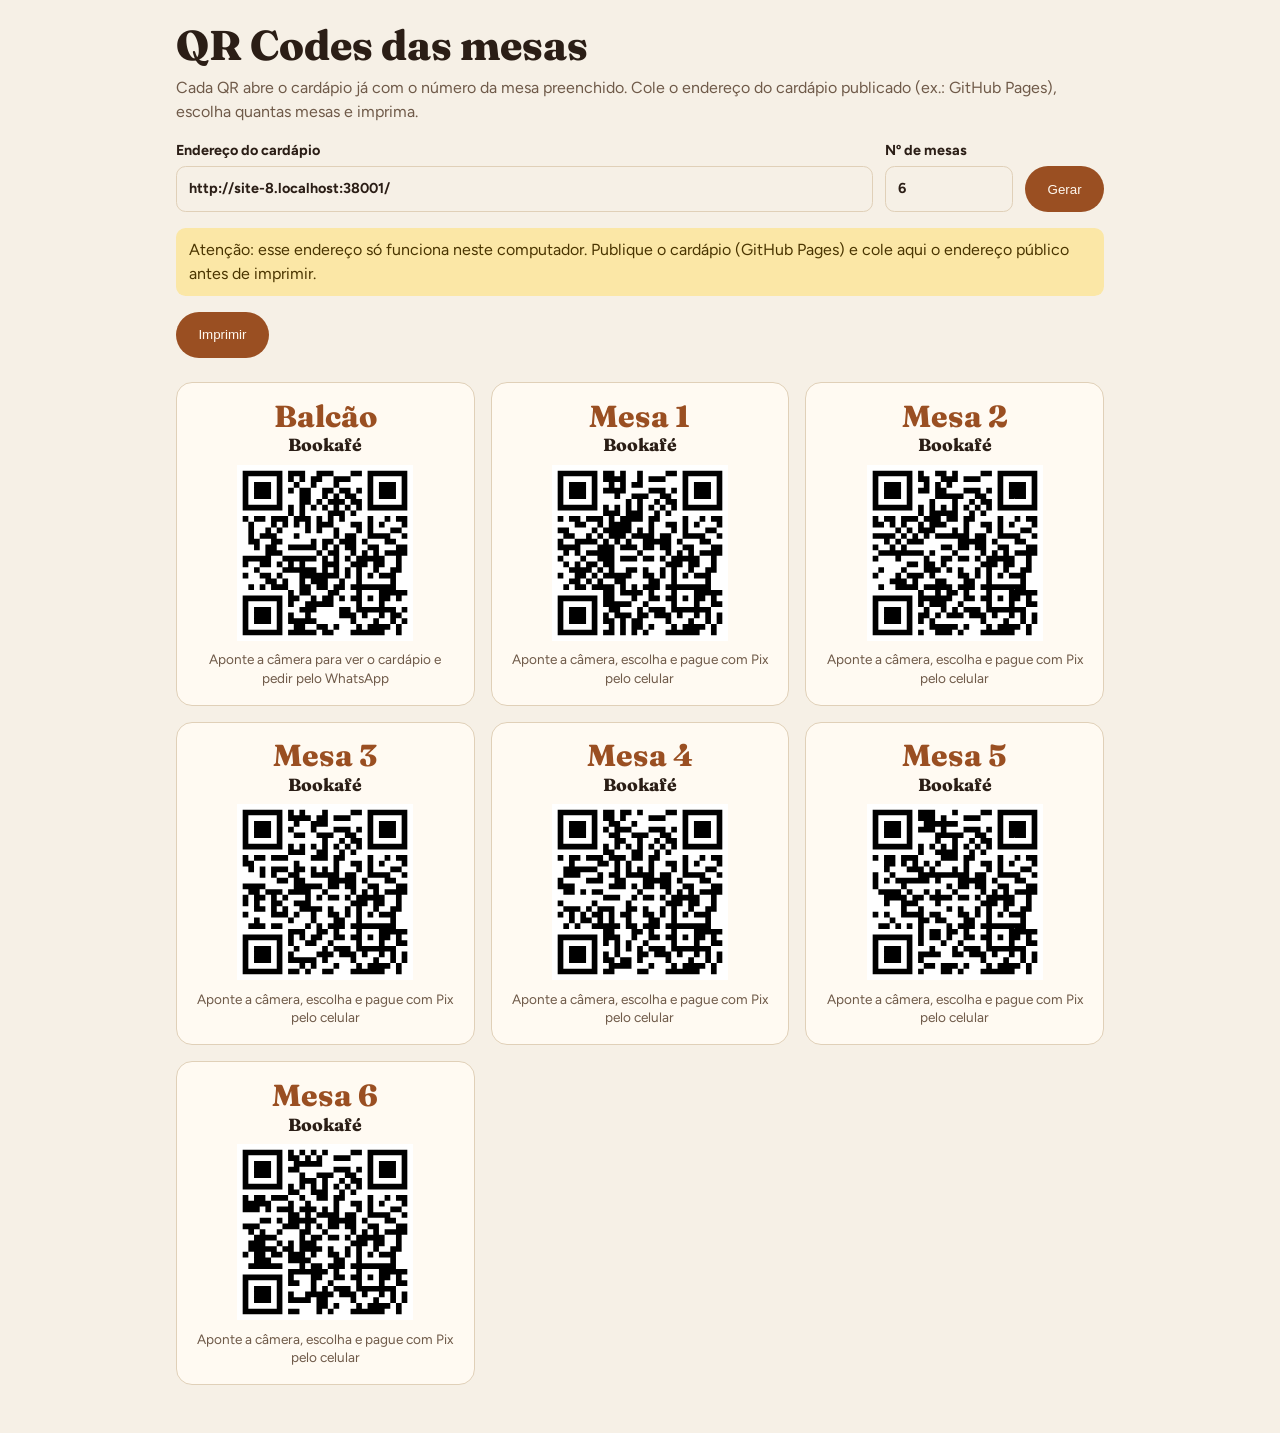
==== qr-mesas.html @ eaa2cacb "Cardápio digital de cafeteria com pedido, Pix e WhatsApp - Visual de cafeteria (papel e café), claro" ====
<!doctype html>
<html lang="pt-BR">
<head>
<meta charset="utf-8">
<meta name="viewport" content="width=device-width,initial-scale=1">
<title>Bookafé · QR das mesas</title>
<link rel="stylesheet" href="https://fonts.googleapis.com/css2?family=Fraunces:opsz,wght@9..144,800&family=Figtree:wght@400;700&display=swap">
<style>
/* Ferramenta interna: gera e imprime um QR por mesa (A4, 6 por folha) */
:root { --bg: #f6f0e6; --fg: #2b1e16; --muted: #6f5a49; --line: #e0d0b8; --accent: #9a4f22; --on-accent: #fff8ef; --warn-bg: #fbe7a6; --warn-fg: #4a3500; color-scheme: light; }
@media (prefers-color-scheme: dark) { :root:not([data-theme="light"]) { --bg: #1a1410; --fg: #f1e6d6; --muted: #bba48e; --line: #3e3026; --accent: #e39a5c; --on-accent: #1d1009; --warn-bg: #4a3a0c; --warn-fg: #fbe7a6; color-scheme: dark; } }
:root[data-theme="dark"] { --bg: #1a1410; --fg: #f1e6d6; --muted: #bba48e; --line: #3e3026; --accent: #e39a5c; --on-accent: #1d1009; --warn-bg: #4a3a0c; --warn-fg: #fbe7a6; color-scheme: dark; }
* { box-sizing: border-box; }
body { margin: 0; background: var(--bg); color: var(--fg); font: 400 1rem/1.5 "Figtree", system-ui, sans-serif; }
.wrap { max-width: 60rem; margin-inline: auto; padding: 1.5rem 16px 3rem; }
h1 { font: 800 clamp(1.8rem, 6vw, 2.6rem)/1.05 "Fraunces", Georgia, serif; margin: 0 0 .5rem; }
p { margin: .25rem 0 1rem; color: var(--muted); }
form { display: grid; grid-template-columns: minmax(0, 1fr) 8rem auto; gap: .75rem; align-items: end; margin-block: 1rem; }
label { display: grid; gap: .3rem; font-weight: 700; font-size: .9rem; }
input { min-height: 2.9rem; padding: .5rem .75rem; border: 1px solid var(--line); border-radius: .6rem; background: transparent; color: var(--fg); font: inherit; width: 100%; }
button { min-height: 2.9rem; padding: 0 1.4rem; border: 0; border-radius: 999px; background: var(--accent); color: var(--on-accent); font: 700 1rem inherit; cursor: pointer; }
.warn { padding: .6rem .8rem; border-radius: .6rem; background: var(--warn-bg); color: var(--warn-fg); }
.grid { display: grid; grid-template-columns: repeat(auto-fill, minmax(14rem, 1fr)); gap: 1rem; margin-top: 1.5rem; }
.card { background: #fffaf2; color: #2b1e16; border: 1px solid #e0d0b8; border-radius: 1rem; padding: 1.1rem; text-align: center; break-inside: avoid; }
.card .n { font: 800 1.9rem/1 "Fraunces", Georgia, serif; color: #9a4f22; }
.card .brand { font: 800 1.1rem "Fraunces", Georgia, serif; margin-top: .2rem; }
.card svg { display: block; width: 100%; max-width: 11rem; height: auto; margin: .6rem auto; }
.card small { display: block; color: #6f5a49; font-size: .85rem; line-height: 1.35; }
@media (max-width: 640px) { form { grid-template-columns: minmax(0, 1fr); } }
@media print {
  @page { size: A4; margin: 10mm; }
  body { background: #fff; }
  .wrap { padding: 0; max-width: none; }
  .no-print { display: none !important; }
  .grid { grid-template-columns: repeat(2, 1fr); gap: 8mm; margin: 0; }
  .card { border: 1px dashed #999; }
}
</style>
</head>
<body>
<div class="wrap">
  <div class="no-print">
    <h1>QR Codes das mesas</h1>
    <p>Cada QR abre o cardápio já com o número da mesa preenchido. Cole o endereço do cardápio publicado (ex.: GitHub Pages), escolha quantas mesas e imprima.</p>
    <form id="f">
      <label>Endereço do cardápio<input id="url" type="url" required placeholder="https://seu-usuario.github.io/bookafe/"></label>
      <label>Nº de mesas<input id="qtd" type="number" min="1" max="60" value="6"></label>
      <button type="submit">Gerar</button>
    </form>
    <p class="warn" id="aviso" hidden></p>
    <button type="button" id="imprimir">Imprimir</button>
  </div>
  <div class="grid" id="grid"></div>
</div>

<script>
(function () {
  var $ = function (id) { return document.getElementById(id); };
  // sugere o endereço do cardápio a partir do endereço desta página
  $("url").value = location.href.replace(/qr-mesas\.html.*$/, "");

  function qrSvg(texto, titulo) {
    var qr = qrcode(0, "M"); qr.addData(texto); qr.make();
    return qr.createSvgTag({ cellSize: 4, margin: 4, scalable: true, title: titulo });
  }
  function card(rotulo, link, legenda) {
    return '<div class="card"><div class="n">' + rotulo + '</div><div class="brand">Bookafé</div>' + qrSvg(link, rotulo) + "<small>" + legenda + "</small></div>";
  }
  function gerar() {
    var base = $("url").value.trim(), n = Math.max(1, Math.min(60, parseInt($("qtd").value, 10) || 1));
    var local = !/^https?:\/\//i.test(base) || /localhost|127\.0\.0\.1/.test(base);
    $("aviso").hidden = !local;
    $("aviso").textContent = "Atenção: esse endereço só funciona neste computador. Publique o cardápio (GitHub Pages) e cole aqui o endereço público antes de imprimir.";
    var sep = base.indexOf("?") === -1 ? "?" : "&";
    var html = card("Balcão", base, "Aponte a câmera para ver o cardápio e pedir pelo WhatsApp");
    for (var i = 1; i <= n; i++) html += card("Mesa " + i, base + sep + "mesa=" + i, "Aponte a câmera, escolha e pague com Pix pelo celular");
    $("grid").innerHTML = html;
  }
  $("f").addEventListener("submit", function (e) { e.preventDefault(); gerar(); });
  $("imprimir").addEventListener("click", function () { window.print(); });
  window.addEventListener("load", gerar);
})();
</script>
<script>
/* ===== Biblioteca de QR Code (não mexer) ===== */
// qrcode-generator 1.4.4 · Copyright (c) 2009 Kazuhiko Arase · licença MIT
// Copyright (c) 2009 Kazuhiko Arase
// Licensed under the MIT license:
//  http://www.opensource.org/licenses/mit-license.php
var qrcode = function() {
  /**
   * qrcode
   * @param typeNumber 1 to 40
   * @param errorCorrectionLevel 'L','M','Q','H'
   */
  var qrcode = function(typeNumber, errorCorrectionLevel) {
    var PAD0 = 0xEC;
    var PAD1 = 0x11;
    var _typeNumber = typeNumber;
    var _errorCorrectionLevel = QRErrorCorrectionLevel[errorCorrectionLevel];
    var _modules = null;
    var _moduleCount = 0;
    var _dataCache = null;
    var _dataList = [];
    var _this = {};
    var makeImpl = function(test, maskPattern) {
      _moduleCount = _typeNumber * 4 + 17;
      _modules = function(moduleCount) {
        var modules = new Array(moduleCount);
        for (var row = 0; row < moduleCount; row += 1) {
          modules[row] = new Array(moduleCount);
          for (var col = 0; col < moduleCount; col += 1) {
            modules[row][col] = null;
          }
        }
        return modules;
      }(_moduleCount);
      setupPositionProbePattern(0, 0);
      setupPositionProbePattern(_moduleCount - 7, 0);
      setupPositionProbePattern(0, _moduleCount - 7);
      setupPositionAdjustPattern();
      setupTimingPattern();
      setupTypeInfo(test, maskPattern);
      if (_typeNumber >= 7) {
        setupTypeNumber(test);
      }
      if (_dataCache == null) {
        _dataCache = createData(_typeNumber, _errorCorrectionLevel, _dataList);
      }
      mapData(_dataCache, maskPattern);
    };
    var setupPositionProbePattern = function(row, col) {
      for (var r = -1; r <= 7; r += 1) {
        if (row + r <= -1 || _moduleCount <= row + r) continue;
        for (var c = -1; c <= 7; c += 1) {
          if (col + c <= -1 || _moduleCount <= col + c) continue;
          if ( (0 <= r && r <= 6 && (c == 0 || c == 6) )
              || (0 <= c && c <= 6 && (r == 0 || r == 6) )
              || (2 <= r && r <= 4 && 2 <= c && c <= 4) ) {
            _modules[row + r][col + c] = true;
          } else {
            _modules[row + r][col + c] = false;
          }
        }
      }
    };
    var getBestMaskPattern = function() {
      var minLostPoint = 0;
      var pattern = 0;
      for (var i = 0; i < 8; i += 1) {
        makeImpl(true, i);
        var lostPoint = QRUtil.getLostPoint(_this);
        if (i == 0 || minLostPoint > lostPoint) {
          minLostPoint = lostPoint;
          pattern = i;
        }
      }
      return pattern;
    };
    var setupTimingPattern = function() {
      for (var r = 8; r < _moduleCount - 8; r += 1) {
        if (_modules[r][6] != null) {
          continue;
        }
        _modules[r][6] = (r % 2 == 0);
      }
      for (var c = 8; c < _moduleCount - 8; c += 1) {
        if (_modules[6][c] != null) {
          continue;
        }
        _modules[6][c] = (c % 2 == 0);
      }
    };
    var setupPositionAdjustPattern = function() {
      var pos = QRUtil.getPatternPosition(_typeNumber);
      for (var i = 0; i < pos.length; i += 1) {
        for (var j = 0; j < pos.length; j += 1) {
          var row = pos[i];
          var col = pos[j];
          if (_modules[row][col] != null) {
            continue;
          }
          for (var r = -2; r <= 2; r += 1) {
            for (var c = -2; c <= 2; c += 1) {
              if (r == -2 || r == 2 || c == -2 || c == 2
                  || (r == 0 && c == 0) ) {
                _modules[row + r][col + c] = true;
              } else {
                _modules[row + r][col + c] = false;
              }
            }
          }
        }
      }
    };
    var setupTypeNumber = function(test) {
      var bits = QRUtil.getBCHTypeNumber(_typeNumber);
      for (var i = 0; i < 18; i += 1) {
        var mod = (!test && ( (bits >> i) & 1) == 1);
        _modules[Math.floor(i / 3)][i % 3 + _moduleCount - 8 - 3] = mod;
      }
      for (var i = 0; i < 18; i += 1) {
        var mod = (!test && ( (bits >> i) & 1) == 1);
        _modules[i % 3 + _moduleCount - 8 - 3][Math.floor(i / 3)] = mod;
      }
    };
    var setupTypeInfo = function(test, maskPattern) {
      var data = (_errorCorrectionLevel << 3) | maskPattern;
      var bits = QRUtil.getBCHTypeInfo(data);
      for (var i = 0; i < 15; i += 1) {
        var mod = (!test && ( (bits >> i) & 1) == 1);
        if (i < 6) {
          _modules[i][8] = mod;
        } else if (i < 8) {
          _modules[i + 1][8] = mod;
        } else {
          _modules[_moduleCount - 15 + i][8] = mod;
        }
      }
      for (var i = 0; i < 15; i += 1) {
        var mod = (!test && ( (bits >> i) & 1) == 1);
        if (i < 8) {
          _modules[8][_moduleCount - i - 1] = mod;
        } else if (i < 9) {
          _modules[8][15 - i - 1 + 1] = mod;
        } else {
          _modules[8][15 - i - 1] = mod;
        }
      }
      _modules[_moduleCount - 8][8] = (!test);
    };
    var mapData = function(data, maskPattern) {
      var inc = -1;
      var row = _moduleCount - 1;
      var bitIndex = 7;
      var byteIndex = 0;
      var maskFunc = QRUtil.getMaskFunction(maskPattern);
      for (var col = _moduleCount - 1; col > 0; col -= 2) {
        if (col == 6) col -= 1;
        while (true) {
          for (var c = 0; c < 2; c += 1) {
            if (_modules[row][col - c] == null) {
              var dark = false;
              if (byteIndex < data.length) {
                dark = ( ( (data[byteIndex] >>> bitIndex) & 1) == 1);
              }
              var mask = maskFunc(row, col - c);
              if (mask) {
                dark = !dark;
              }
              _modules[row][col - c] = dark;
              bitIndex -= 1;
              if (bitIndex == -1) {
                byteIndex += 1;
                bitIndex = 7;
              }
            }
          }
          row += inc;
          if (row < 0 || _moduleCount <= row) {
            row -= inc;
            inc = -inc;
            break;
          }
        }
      }
    };
    var createBytes = function(buffer, rsBlocks) {
      var offset = 0;
      var maxDcCount = 0;
      var maxEcCount = 0;
      var dcdata = new Array(rsBlocks.length);
      var ecdata = new Array(rsBlocks.length);
      for (var r = 0; r < rsBlocks.length; r += 1) {
        var dcCount = rsBlocks[r].dataCount;
        var ecCount = rsBlocks[r].totalCount - dcCount;
        maxDcCount = Math.max(maxDcCount, dcCount);
        maxEcCount = Math.max(maxEcCount, ecCount);
        dcdata[r] = new Array(dcCount);
        for (var i = 0; i < dcdata[r].length; i += 1) {
          dcdata[r][i] = 0xff & buffer.getBuffer()[i + offset];
        }
        offset += dcCount;
        var rsPoly = QRUtil.getErrorCorrectPolynomial(ecCount);
        var rawPoly = qrPolynomial(dcdata[r], rsPoly.getLength() - 1);
        var modPoly = rawPoly.mod(rsPoly);
        ecdata[r] = new Array(rsPoly.getLength() - 1);
        for (var i = 0; i < ecdata[r].length; i += 1) {
          var modIndex = i + modPoly.getLength() - ecdata[r].length;
          ecdata[r][i] = (modIndex >= 0)? modPoly.getAt(modIndex) : 0;
        }
      }
      var totalCodeCount = 0;
      for (var i = 0; i < rsBlocks.length; i += 1) {
        totalCodeCount += rsBlocks[i].totalCount;
      }
      var data = new Array(totalCodeCount);
      var index = 0;
      for (var i = 0; i < maxDcCount; i += 1) {
        for (var r = 0; r < rsBlocks.length; r += 1) {
          if (i < dcdata[r].length) {
            data[index] = dcdata[r][i];
            index += 1;
          }
        }
      }
      for (var i = 0; i < maxEcCount; i += 1) {
        for (var r = 0; r < rsBlocks.length; r += 1) {
          if (i < ecdata[r].length) {
            data[index] = ecdata[r][i];
            index += 1;
          }
        }
      }
      return data;
    };
    var createData = function(typeNumber, errorCorrectionLevel, dataList) {
      var rsBlocks = QRRSBlock.getRSBlocks(typeNumber, errorCorrectionLevel);
      var buffer = qrBitBuffer();
      for (var i = 0; i < dataList.length; i += 1) {
        var data = dataList[i];
        buffer.put(data.getMode(), 4);
        buffer.put(data.getLength(), QRUtil.getLengthInBits(data.getMode(), typeNumber) );
        data.write(buffer);
      }
      var totalDataCount = 0;
      for (var i = 0; i < rsBlocks.length; i += 1) {
        totalDataCount += rsBlocks[i].dataCount;
      }
      if (buffer.getLengthInBits() > totalDataCount * 8) {
        throw 'code length overflow. ('
          + buffer.getLengthInBits()
          + '>'
          + totalDataCount * 8
          + ')';
      }
      if (buffer.getLengthInBits() + 4 <= totalDataCount * 8) {
        buffer.put(0, 4);
      }
      while (buffer.getLengthInBits() % 8 != 0) {
        buffer.putBit(false);
      }
      while (true) {
        if (buffer.getLengthInBits() >= totalDataCount * 8) {
          break;
        }
        buffer.put(PAD0, 8);
        if (buffer.getLengthInBits() >= totalDataCount * 8) {
          break;
        }
        buffer.put(PAD1, 8);
      }
      return createBytes(buffer, rsBlocks);
    };
    _this.addData = function(data, mode) {
      mode = mode || 'Byte';
      var newData = null;
      switch(mode) {
      case 'Numeric' :
        newData = qrNumber(data);
        break;
      case 'Alphanumeric' :
        newData = qrAlphaNum(data);
        break;
      case 'Byte' :
        newData = qr8BitByte(data);
        break;
      case 'Kanji' :
        newData = qrKanji(data);
        break;
      default :
        throw 'mode:' + mode;
      }
      _dataList.push(newData);
      _dataCache = null;
    };
    _this.isDark = function(row, col) {
      if (row < 0 || _moduleCount <= row || col < 0 || _moduleCount <= col) {
        throw row + ',' + col;
      }
      return _modules[row][col];
    };
    _this.getModuleCount = function() {
      return _moduleCount;
    };
    _this.make = function() {
      if (_typeNumber < 1) {
        var typeNumber = 1;
        for (; typeNumber < 40; typeNumber++) {
          var rsBlocks = QRRSBlock.getRSBlocks(typeNumber, _errorCorrectionLevel);
          var buffer = qrBitBuffer();
          for (var i = 0; i < _dataList.length; i++) {
            var data = _dataList[i];
            buffer.put(data.getMode(), 4);
            buffer.put(data.getLength(), QRUtil.getLengthInBits(data.getMode(), typeNumber) );
            data.write(buffer);
          }
          var totalDataCount = 0;
          for (var i = 0; i < rsBlocks.length; i++) {
            totalDataCount += rsBlocks[i].dataCount;
          }
          if (buffer.getLengthInBits() <= totalDataCount * 8) {
            break;
          }
        }
        _typeNumber = typeNumber;
      }
      makeImpl(false, getBestMaskPattern() );
    };
    _this.createTableTag = function(cellSize, margin) {
      cellSize = cellSize || 2;
      margin = (typeof margin == 'undefined')? cellSize * 4 : margin;
      var qrHtml = '';
      qrHtml += '<table style="';
      qrHtml += ' border-width: 0px; border-style: none;';
      qrHtml += ' border-collapse: collapse;';
      qrHtml += ' padding: 0px; margin: ' + margin + 'px;';
      qrHtml += '">';
      qrHtml += '<tbody>';
      for (var r = 0; r < _this.getModuleCount(); r += 1) {
        qrHtml += '<tr>';
        for (var c = 0; c < _this.getModuleCount(); c += 1) {
          qrHtml += '<td style="';
          qrHtml += ' border-width: 0px; border-style: none;';
          qrHtml += ' border-collapse: collapse;';
          qrHtml += ' padding: 0px; margin: 0px;';
          qrHtml += ' width: ' + cellSize + 'px;';
          qrHtml += ' height: ' + cellSize + 'px;';
          qrHtml += ' background-color: ';
          qrHtml += _this.isDark(r, c)? '#000000' : '#ffffff';
          qrHtml += ';';
          qrHtml += '"/>';
        }
        qrHtml += '</tr>';
      }
      qrHtml += '</tbody>';
      qrHtml += '</table>';
      return qrHtml;
    };
    _this.createSvgTag = function(cellSize, margin, alt, title) {
      var opts = {};
      if (typeof arguments[0] == 'object') {
        opts = arguments[0];
        cellSize = opts.cellSize;
        margin = opts.margin;
        alt = opts.alt;
        title = opts.title;
      }
      cellSize = cellSize || 2;
      margin = (typeof margin == 'undefined')? cellSize * 4 : margin;
      alt = (typeof alt === 'string') ? {text: alt} : alt || {};
      alt.text = alt.text || null;
      alt.id = (alt.text) ? alt.id || 'qrcode-description' : null;
      title = (typeof title === 'string') ? {text: title} : title || {};
      title.text = title.text || null;
      title.id = (title.text) ? title.id || 'qrcode-title' : null;
      var size = _this.getModuleCount() * cellSize + margin * 2;
      var c, mc, r, mr, qrSvg='', rect;
      rect = 'l' + cellSize + ',0 0,' + cellSize +
        ' -' + cellSize + ',0 0,-' + cellSize + 'z ';
      qrSvg += '<svg version="1.1" xmlns="http://www.w3.org/2000/svg"';
      qrSvg += !opts.scalable ? ' width="' + size + 'px" height="' + size + 'px"' : '';
      qrSvg += ' viewBox="0 0 ' + size + ' ' + size + '" ';
      qrSvg += ' preserveAspectRatio="xMinYMin meet"';
      qrSvg += (title.text || alt.text) ? ' role="img" aria-labelledby="' +
          escapeXml([title.id, alt.id].join(' ').trim() ) + '"' : '';
      qrSvg += '>';
      qrSvg += (title.text) ? '<title id="' + escapeXml(title.id) + '">' +
          escapeXml(title.text) + '</title>' : '';
      qrSvg += (alt.text) ? '<description id="' + escapeXml(alt.id) + '">' +
          escapeXml(alt.text) + '</description>' : '';
      qrSvg += '<rect width="100%" height="100%" fill="white" cx="0" cy="0"/>';
      qrSvg += '<path d="';
      for (r = 0; r < _this.getModuleCount(); r += 1) {
        mr = r * cellSize + margin;
        for (c = 0; c < _this.getModuleCount(); c += 1) {
          if (_this.isDark(r, c) ) {
            mc = c*cellSize+margin;
            qrSvg += 'M' + mc + ',' + mr + rect;
          }
        }
      }
      qrSvg += '" stroke="transparent" fill="black"/>';
      qrSvg += '</svg>';
      return qrSvg;
    };
    _this.createDataURL = function(cellSize, margin) {
      cellSize = cellSize || 2;
      margin = (typeof margin == 'undefined')? cellSize * 4 : margin;
      var size = _this.getModuleCount() * cellSize + margin * 2;
      var min = margin;
      var max = size - margin;
      return createDataURL(size, size, function(x, y) {
        if (min <= x && x < max && min <= y && y < max) {
          var c = Math.floor( (x - min) / cellSize);
          var r = Math.floor( (y - min) / cellSize);
          return _this.isDark(r, c)? 0 : 1;
        } else {
          return 1;
        }
      } );
    };
    _this.createImgTag = function(cellSize, margin, alt) {
      cellSize = cellSize || 2;
      margin = (typeof margin == 'undefined')? cellSize * 4 : margin;
      var size = _this.getModuleCount() * cellSize + margin * 2;
      var img = '';
      img += '<img';
      img += '\u0020src="';
      img += _this.createDataURL(cellSize, margin);
      img += '"';
      img += '\u0020width="';
      img += size;
      img += '"';
      img += '\u0020height="';
      img += size;
      img += '"';
      if (alt) {
        img += '\u0020alt="';
        img += escapeXml(alt);
        img += '"';
      }
      img += '/>';
      return img;
    };
    var escapeXml = function(s) {
      var escaped = '';
      for (var i = 0; i < s.length; i += 1) {
        var c = s.charAt(i);
        switch(c) {
        case '<': escaped += '&lt;'; break;
        case '>': escaped += '&gt;'; break;
        case '&': escaped += '&amp;'; break;
        case '"': escaped += '&quot;'; break;
        default : escaped += c; break;
        }
      }
      return escaped;
    };
    var _createHalfASCII = function(margin) {
      var cellSize = 1;
      margin = (typeof margin == 'undefined')? cellSize * 2 : margin;
      var size = _this.getModuleCount() * cellSize + margin * 2;
      var min = margin;
      var max = size - margin;
      var y, x, r1, r2, p;
      var blocks = {
        '██': '█',
        '█ ': '▀',
        ' █': '▄',
        '  ': ' '
      };
      var blocksLastLineNoMargin = {
        '██': '▀',
        '█ ': '▀',
        ' █': ' ',
        '  ': ' '
      };
      var ascii = '';
      for (y = 0; y < size; y += 2) {
        r1 = Math.floor((y - min) / cellSize);
        r2 = Math.floor((y + 1 - min) / cellSize);
        for (x = 0; x < size; x += 1) {
          p = '█';
          if (min <= x && x < max && min <= y && y < max && _this.isDark(r1, Math.floor((x - min) / cellSize))) {
            p = ' ';
          }
          if (min <= x && x < max && min <= y+1 && y+1 < max && _this.isDark(r2, Math.floor((x - min) / cellSize))) {
            p += ' ';
          }
          else {
            p += '█';
          }
          ascii += (margin < 1 && y+1 >= max) ? blocksLastLineNoMargin[p] : blocks[p];
        }
        ascii += '\n';
      }
      if (size % 2 && margin > 0) {
        return ascii.substring(0, ascii.length - size - 1) + Array(size+1).join('▀');
      }
      return ascii.substring(0, ascii.length-1);
    };
    _this.createASCII = function(cellSize, margin) {
      cellSize = cellSize || 1;
      if (cellSize < 2) {
        return _createHalfASCII(margin);
      }
      cellSize -= 1;
      margin = (typeof margin == 'undefined')? cellSize * 2 : margin;
      var size = _this.getModuleCount() * cellSize + margin * 2;
      var min = margin;
      var max = size - margin;
      var y, x, r, p;
      var white = Array(cellSize+1).join('██');
      var black = Array(cellSize+1).join('  ');
      var ascii = '';
      var line = '';
      for (y = 0; y < size; y += 1) {
        r = Math.floor( (y - min) / cellSize);
        line = '';
        for (x = 0; x < size; x += 1) {
          p = 1;
          if (min <= x && x < max && min <= y && y < max && _this.isDark(r, Math.floor((x - min) / cellSize))) {
            p = 0;
          }
          line += p ? white : black;
        }
        for (r = 0; r < cellSize; r += 1) {
          ascii += line + '\n';
        }
      }
      return ascii.substring(0, ascii.length-1);
    };
    _this.renderTo2dContext = function(context, cellSize) {
      cellSize = cellSize || 2;
      var length = _this.getModuleCount();
      for (var row = 0; row < length; row++) {
        for (var col = 0; col < length; col++) {
          context.fillStyle = _this.isDark(row, col) ? 'black' : 'white';
          context.fillRect(row * cellSize, col * cellSize, cellSize, cellSize);
        }
      }
    }
    return _this;
  };
  qrcode.stringToBytesFuncs = {
    'default' : function(s) {
      var bytes = [];
      for (var i = 0; i < s.length; i += 1) {
        var c = s.charCodeAt(i);
        bytes.push(c & 0xff);
      }
      return bytes;
    }
  };
  qrcode.stringToBytes = qrcode.stringToBytesFuncs['default'];
  /**
   * @param unicodeData base64 string of byte array.
   * [16bit Unicode],[16bit Bytes], ...
   * @param numChars
   */
  qrcode.createStringToBytes = function(unicodeData, numChars) {
    var unicodeMap = function() {
      var bin = base64DecodeInputStream(unicodeData);
      var read = function() {
        var b = bin.read();
        if (b == -1) throw 'eof';
        return b;
      };
      var count = 0;
      var unicodeMap = {};
      while (true) {
        var b0 = bin.read();
        if (b0 == -1) break;
        var b1 = read();
        var b2 = read();
        var b3 = read();
        var k = String.fromCharCode( (b0 << 8) | b1);
        var v = (b2 << 8) | b3;
        unicodeMap[k] = v;
        count += 1;
      }
      if (count != numChars) {
        throw count + ' != ' + numChars;
      }
      return unicodeMap;
    }();
    var unknownChar = '?'.charCodeAt(0);
    return function(s) {
      var bytes = [];
      for (var i = 0; i < s.length; i += 1) {
        var c = s.charCodeAt(i);
        if (c < 128) {
          bytes.push(c);
        } else {
          var b = unicodeMap[s.charAt(i)];
          if (typeof b == 'number') {
            if ( (b & 0xff) == b) {
              bytes.push(b);
            } else {
              bytes.push(b >>> 8);
              bytes.push(b & 0xff);
            }
          } else {
            bytes.push(unknownChar);
          }
        }
      }
      return bytes;
    };
  };
  var QRMode = {
    MODE_NUMBER :    1 << 0,
    MODE_ALPHA_NUM : 1 << 1,
    MODE_8BIT_BYTE : 1 << 2,
    MODE_KANJI :     1 << 3
  };
  var QRErrorCorrectionLevel = {
    L : 1,
    M : 0,
    Q : 3,
    H : 2
  };
  var QRMaskPattern = {
    PATTERN000 : 0,
    PATTERN001 : 1,
    PATTERN010 : 2,
    PATTERN011 : 3,
    PATTERN100 : 4,
    PATTERN101 : 5,
    PATTERN110 : 6,
    PATTERN111 : 7
  };
  var QRUtil = function() {
    var PATTERN_POSITION_TABLE = [
      [],
      [6, 18],
      [6, 22],
      [6, 26],
      [6, 30],
      [6, 34],
      [6, 22, 38],
      [6, 24, 42],
      [6, 26, 46],
      [6, 28, 50],
      [6, 30, 54],
      [6, 32, 58],
      [6, 34, 62],
      [6, 26, 46, 66],
      [6, 26, 48, 70],
      [6, 26, 50, 74],
      [6, 30, 54, 78],
      [6, 30, 56, 82],
      [6, 30, 58, 86],
      [6, 34, 62, 90],
      [6, 28, 50, 72, 94],
      [6, 26, 50, 74, 98],
      [6, 30, 54, 78, 102],
      [6, 28, 54, 80, 106],
      [6, 32, 58, 84, 110],
      [6, 30, 58, 86, 114],
      [6, 34, 62, 90, 118],
      [6, 26, 50, 74, 98, 122],
      [6, 30, 54, 78, 102, 126],
      [6, 26, 52, 78, 104, 130],
      [6, 30, 56, 82, 108, 134],
      [6, 34, 60, 86, 112, 138],
      [6, 30, 58, 86, 114, 142],
      [6, 34, 62, 90, 118, 146],
      [6, 30, 54, 78, 102, 126, 150],
      [6, 24, 50, 76, 102, 128, 154],
      [6, 28, 54, 80, 106, 132, 158],
      [6, 32, 58, 84, 110, 136, 162],
      [6, 26, 54, 82, 110, 138, 166],
      [6, 30, 58, 86, 114, 142, 170]
    ];
    var G15 = (1 << 10) | (1 << 8) | (1 << 5) | (1 << 4) | (1 << 2) | (1 << 1) | (1 << 0);
    var G18 = (1 << 12) | (1 << 11) | (1 << 10) | (1 << 9) | (1 << 8) | (1 << 5) | (1 << 2) | (1 << 0);
    var G15_MASK = (1 << 14) | (1 << 12) | (1 << 10) | (1 << 4) | (1 << 1);
    var _this = {};
    var getBCHDigit = function(data) {
      var digit = 0;
      while (data != 0) {
        digit += 1;
        data >>>= 1;
      }
      return digit;
    };
    _this.getBCHTypeInfo = function(data) {
      var d = data << 10;
      while (getBCHDigit(d) - getBCHDigit(G15) >= 0) {
        d ^= (G15 << (getBCHDigit(d) - getBCHDigit(G15) ) );
      }
      return ( (data << 10) | d) ^ G15_MASK;
    };
    _this.getBCHTypeNumber = function(data) {
      var d = data << 12;
      while (getBCHDigit(d) - getBCHDigit(G18) >= 0) {
        d ^= (G18 << (getBCHDigit(d) - getBCHDigit(G18) ) );
      }
      return (data << 12) | d;
    };
    _this.getPatternPosition = function(typeNumber) {
      return PATTERN_POSITION_TABLE[typeNumber - 1];
    };
    _this.getMaskFunction = function(maskPattern) {
      switch (maskPattern) {
      case QRMaskPattern.PATTERN000 :
        return function(i, j) { return (i + j) % 2 == 0; };
      case QRMaskPattern.PATTERN001 :
        return function(i, j) { return i % 2 == 0; };
      case QRMaskPattern.PATTERN010 :
        return function(i, j) { return j % 3 == 0; };
      case QRMaskPattern.PATTERN011 :
        return function(i, j) { return (i + j) % 3 == 0; };
      case QRMaskPattern.PATTERN100 :
        return function(i, j) { return (Math.floor(i / 2) + Math.floor(j / 3) ) % 2 == 0; };
      case QRMaskPattern.PATTERN101 :
        return function(i, j) { return (i * j) % 2 + (i * j) % 3 == 0; };
      case QRMaskPattern.PATTERN110 :
        return function(i, j) { return ( (i * j) % 2 + (i * j) % 3) % 2 == 0; };
      case QRMaskPattern.PATTERN111 :
        return function(i, j) { return ( (i * j) % 3 + (i + j) % 2) % 2 == 0; };
      default :
        throw 'bad maskPattern:' + maskPattern;
      }
    };
    _this.getErrorCorrectPolynomial = function(errorCorrectLength) {
      var a = qrPolynomial([1], 0);
      for (var i = 0; i < errorCorrectLength; i += 1) {
        a = a.multiply(qrPolynomial([1, QRMath.gexp(i)], 0) );
      }
      return a;
    };
    _this.getLengthInBits = function(mode, type) {
      if (1 <= type && type < 10) {
        switch(mode) {
        case QRMode.MODE_NUMBER    : return 10;
        case QRMode.MODE_ALPHA_NUM : return 9;
        case QRMode.MODE_8BIT_BYTE : return 8;
        case QRMode.MODE_KANJI     : return 8;
        default :
          throw 'mode:' + mode;
        }
      } else if (type < 27) {
        switch(mode) {
        case QRMode.MODE_NUMBER    : return 12;
        case QRMode.MODE_ALPHA_NUM : return 11;
        case QRMode.MODE_8BIT_BYTE : return 16;
        case QRMode.MODE_KANJI     : return 10;
        default :
          throw 'mode:' + mode;
        }
      } else if (type < 41) {
        switch(mode) {
        case QRMode.MODE_NUMBER    : return 14;
        case QRMode.MODE_ALPHA_NUM : return 13;
        case QRMode.MODE_8BIT_BYTE : return 16;
        case QRMode.MODE_KANJI     : return 12;
        default :
          throw 'mode:' + mode;
        }
      } else {
        throw 'type:' + type;
      }
    };
    _this.getLostPoint = function(qrcode) {
      var moduleCount = qrcode.getModuleCount();
      var lostPoint = 0;
      for (var row = 0; row < moduleCount; row += 1) {
        for (var col = 0; col < moduleCount; col += 1) {
          var sameCount = 0;
          var dark = qrcode.isDark(row, col);
          for (var r = -1; r <= 1; r += 1) {
            if (row + r < 0 || moduleCount <= row + r) {
              continue;
            }
            for (var c = -1; c <= 1; c += 1) {
              if (col + c < 0 || moduleCount <= col + c) {
                continue;
              }
              if (r == 0 && c == 0) {
                continue;
              }
              if (dark == qrcode.isDark(row + r, col + c) ) {
                sameCount += 1;
              }
            }
          }
          if (sameCount > 5) {
            lostPoint += (3 + sameCount - 5);
          }
        }
      };
      for (var row = 0; row < moduleCount - 1; row += 1) {
        for (var col = 0; col < moduleCount - 1; col += 1) {
          var count = 0;
          if (qrcode.isDark(row, col) ) count += 1;
          if (qrcode.isDark(row + 1, col) ) count += 1;
          if (qrcode.isDark(row, col + 1) ) count += 1;
          if (qrcode.isDark(row + 1, col + 1) ) count += 1;
          if (count == 0 || count == 4) {
            lostPoint += 3;
          }
        }
      }
      for (var row = 0; row < moduleCount; row += 1) {
        for (var col = 0; col < moduleCount - 6; col += 1) {
          if (qrcode.isDark(row, col)
              && !qrcode.isDark(row, col + 1)
              &&  qrcode.isDark(row, col + 2)
              &&  qrcode.isDark(row, col + 3)
              &&  qrcode.isDark(row, col + 4)
              && !qrcode.isDark(row, col + 5)
              &&  qrcode.isDark(row, col + 6) ) {
            lostPoint += 40;
          }
        }
      }
      for (var col = 0; col < moduleCount; col += 1) {
        for (var row = 0; row < moduleCount - 6; row += 1) {
          if (qrcode.isDark(row, col)
              && !qrcode.isDark(row + 1, col)
              &&  qrcode.isDark(row + 2, col)
              &&  qrcode.isDark(row + 3, col)
              &&  qrcode.isDark(row + 4, col)
              && !qrcode.isDark(row + 5, col)
              &&  qrcode.isDark(row + 6, col) ) {
            lostPoint += 40;
          }
        }
      }
      var darkCount = 0;
      for (var col = 0; col < moduleCount; col += 1) {
        for (var row = 0; row < moduleCount; row += 1) {
          if (qrcode.isDark(row, col) ) {
            darkCount += 1;
          }
        }
      }
      var ratio = Math.abs(100 * darkCount / moduleCount / moduleCount - 50) / 5;
      lostPoint += ratio * 10;
      return lostPoint;
    };
    return _this;
  }();
  var QRMath = function() {
    var EXP_TABLE = new Array(256);
    var LOG_TABLE = new Array(256);
    for (var i = 0; i < 8; i += 1) {
      EXP_TABLE[i] = 1 << i;
    }
    for (var i = 8; i < 256; i += 1) {
      EXP_TABLE[i] = EXP_TABLE[i - 4]
        ^ EXP_TABLE[i - 5]
        ^ EXP_TABLE[i - 6]
        ^ EXP_TABLE[i - 8];
    }
    for (var i = 0; i < 255; i += 1) {
      LOG_TABLE[EXP_TABLE[i] ] = i;
    }
    var _this = {};
    _this.glog = function(n) {
      if (n < 1) {
        throw 'glog(' + n + ')';
      }
      return LOG_TABLE[n];
    };
    _this.gexp = function(n) {
      while (n < 0) {
        n += 255;
      }
      while (n >= 256) {
        n -= 255;
      }
      return EXP_TABLE[n];
    };
    return _this;
  }();
  function qrPolynomial(num, shift) {
    if (typeof num.length == 'undefined') {
      throw num.length + '/' + shift;
    }
    var _num = function() {
      var offset = 0;
      while (offset < num.length && num[offset] == 0) {
        offset += 1;
      }
      var _num = new Array(num.length - offset + shift);
      for (var i = 0; i < num.length - offset; i += 1) {
        _num[i] = num[i + offset];
      }
      return _num;
    }();
    var _this = {};
    _this.getAt = function(index) {
      return _num[index];
    };
    _this.getLength = function() {
      return _num.length;
    };
    _this.multiply = function(e) {
      var num = new Array(_this.getLength() + e.getLength() - 1);
      for (var i = 0; i < _this.getLength(); i += 1) {
        for (var j = 0; j < e.getLength(); j += 1) {
          num[i + j] ^= QRMath.gexp(QRMath.glog(_this.getAt(i) ) + QRMath.glog(e.getAt(j) ) );
        }
      }
      return qrPolynomial(num, 0);
    };
    _this.mod = function(e) {
      if (_this.getLength() - e.getLength() < 0) {
        return _this;
      }
      var ratio = QRMath.glog(_this.getAt(0) ) - QRMath.glog(e.getAt(0) );
      var num = new Array(_this.getLength() );
      for (var i = 0; i < _this.getLength(); i += 1) {
        num[i] = _this.getAt(i);
      }
      for (var i = 0; i < e.getLength(); i += 1) {
        num[i] ^= QRMath.gexp(QRMath.glog(e.getAt(i) ) + ratio);
      }
      return qrPolynomial(num, 0).mod(e);
    };
    return _this;
  };
  var QRRSBlock = function() {
    var RS_BLOCK_TABLE = [
      [1, 26, 19],
      [1, 26, 16],
      [1, 26, 13],
      [1, 26, 9],
      [1, 44, 34],
      [1, 44, 28],
      [1, 44, 22],
      [1, 44, 16],
      [1, 70, 55],
      [1, 70, 44],
      [2, 35, 17],
      [2, 35, 13],
      [1, 100, 80],
      [2, 50, 32],
      [2, 50, 24],
      [4, 25, 9],
      [1, 134, 108],
      [2, 67, 43],
      [2, 33, 15, 2, 34, 16],
      [2, 33, 11, 2, 34, 12],
      [2, 86, 68],
      [4, 43, 27],
      [4, 43, 19],
      [4, 43, 15],
      [2, 98, 78],
      [4, 49, 31],
      [2, 32, 14, 4, 33, 15],
      [4, 39, 13, 1, 40, 14],
      [2, 121, 97],
      [2, 60, 38, 2, 61, 39],
      [4, 40, 18, 2, 41, 19],
      [4, 40, 14, 2, 41, 15],
      [2, 146, 116],
      [3, 58, 36, 2, 59, 37],
      [4, 36, 16, 4, 37, 17],
      [4, 36, 12, 4, 37, 13],
      [2, 86, 68, 2, 87, 69],
      [4, 69, 43, 1, 70, 44],
      [6, 43, 19, 2, 44, 20],
      [6, 43, 15, 2, 44, 16],
      [4, 101, 81],
      [1, 80, 50, 4, 81, 51],
      [4, 50, 22, 4, 51, 23],
      [3, 36, 12, 8, 37, 13],
      [2, 116, 92, 2, 117, 93],
      [6, 58, 36, 2, 59, 37],
      [4, 46, 20, 6, 47, 21],
      [7, 42, 14, 4, 43, 15],
      [4, 133, 107],
      [8, 59, 37, 1, 60, 38],
      [8, 44, 20, 4, 45, 21],
      [12, 33, 11, 4, 34, 12],
      [3, 145, 115, 1, 146, 116],
      [4, 64, 40, 5, 65, 41],
      [11, 36, 16, 5, 37, 17],
      [11, 36, 12, 5, 37, 13],
      [5, 109, 87, 1, 110, 88],
      [5, 65, 41, 5, 66, 42],
      [5, 54, 24, 7, 55, 25],
      [11, 36, 12, 7, 37, 13],
      [5, 122, 98, 1, 123, 99],
      [7, 73, 45, 3, 74, 46],
      [15, 43, 19, 2, 44, 20],
      [3, 45, 15, 13, 46, 16],
      [1, 135, 107, 5, 136, 108],
      [10, 74, 46, 1, 75, 47],
      [1, 50, 22, 15, 51, 23],
      [2, 42, 14, 17, 43, 15],
      [5, 150, 120, 1, 151, 121],
      [9, 69, 43, 4, 70, 44],
      [17, 50, 22, 1, 51, 23],
      [2, 42, 14, 19, 43, 15],
      [3, 141, 113, 4, 142, 114],
      [3, 70, 44, 11, 71, 45],
      [17, 47, 21, 4, 48, 22],
      [9, 39, 13, 16, 40, 14],
      [3, 135, 107, 5, 136, 108],
      [3, 67, 41, 13, 68, 42],
      [15, 54, 24, 5, 55, 25],
      [15, 43, 15, 10, 44, 16],
      [4, 144, 116, 4, 145, 117],
      [17, 68, 42],
      [17, 50, 22, 6, 51, 23],
      [19, 46, 16, 6, 47, 17],
      [2, 139, 111, 7, 140, 112],
      [17, 74, 46],
      [7, 54, 24, 16, 55, 25],
      [34, 37, 13],
      [4, 151, 121, 5, 152, 122],
      [4, 75, 47, 14, 76, 48],
      [11, 54, 24, 14, 55, 25],
      [16, 45, 15, 14, 46, 16],
      [6, 147, 117, 4, 148, 118],
      [6, 73, 45, 14, 74, 46],
      [11, 54, 24, 16, 55, 25],
      [30, 46, 16, 2, 47, 17],
      [8, 132, 106, 4, 133, 107],
      [8, 75, 47, 13, 76, 48],
      [7, 54, 24, 22, 55, 25],
      [22, 45, 15, 13, 46, 16],
      [10, 142, 114, 2, 143, 115],
      [19, 74, 46, 4, 75, 47],
      [28, 50, 22, 6, 51, 23],
      [33, 46, 16, 4, 47, 17],
      [8, 152, 122, 4, 153, 123],
      [22, 73, 45, 3, 74, 46],
      [8, 53, 23, 26, 54, 24],
      [12, 45, 15, 28, 46, 16],
      [3, 147, 117, 10, 148, 118],
      [3, 73, 45, 23, 74, 46],
      [4, 54, 24, 31, 55, 25],
      [11, 45, 15, 31, 46, 16],
      [7, 146, 116, 7, 147, 117],
      [21, 73, 45, 7, 74, 46],
      [1, 53, 23, 37, 54, 24],
      [19, 45, 15, 26, 46, 16],
      [5, 145, 115, 10, 146, 116],
      [19, 75, 47, 10, 76, 48],
      [15, 54, 24, 25, 55, 25],
      [23, 45, 15, 25, 46, 16],
      [13, 145, 115, 3, 146, 116],
      [2, 74, 46, 29, 75, 47],
      [42, 54, 24, 1, 55, 25],
      [23, 45, 15, 28, 46, 16],
      [17, 145, 115],
      [10, 74, 46, 23, 75, 47],
      [10, 54, 24, 35, 55, 25],
      [19, 45, 15, 35, 46, 16],
      [17, 145, 115, 1, 146, 116],
      [14, 74, 46, 21, 75, 47],
      [29, 54, 24, 19, 55, 25],
      [11, 45, 15, 46, 46, 16],
      [13, 145, 115, 6, 146, 116],
      [14, 74, 46, 23, 75, 47],
      [44, 54, 24, 7, 55, 25],
      [59, 46, 16, 1, 47, 17],
      [12, 151, 121, 7, 152, 122],
      [12, 75, 47, 26, 76, 48],
      [39, 54, 24, 14, 55, 25],
      [22, 45, 15, 41, 46, 16],
      [6, 151, 121, 14, 152, 122],
      [6, 75, 47, 34, 76, 48],
      [46, 54, 24, 10, 55, 25],
      [2, 45, 15, 64, 46, 16],
      [17, 152, 122, 4, 153, 123],
      [29, 74, 46, 14, 75, 47],
      [49, 54, 24, 10, 55, 25],
      [24, 45, 15, 46, 46, 16],
      [4, 152, 122, 18, 153, 123],
      [13, 74, 46, 32, 75, 47],
      [48, 54, 24, 14, 55, 25],
      [42, 45, 15, 32, 46, 16],
      [20, 147, 117, 4, 148, 118],
      [40, 75, 47, 7, 76, 48],
      [43, 54, 24, 22, 55, 25],
      [10, 45, 15, 67, 46, 16],
      [19, 148, 118, 6, 149, 119],
      [18, 75, 47, 31, 76, 48],
      [34, 54, 24, 34, 55, 25],
      [20, 45, 15, 61, 46, 16]
    ];
    var qrRSBlock = function(totalCount, dataCount) {
      var _this = {};
      _this.totalCount = totalCount;
      _this.dataCount = dataCount;
      return _this;
    };
    var _this = {};
    var getRsBlockTable = function(typeNumber, errorCorrectionLevel) {
      switch(errorCorrectionLevel) {
      case QRErrorCorrectionLevel.L :
        return RS_BLOCK_TABLE[(typeNumber - 1) * 4 + 0];
      case QRErrorCorrectionLevel.M :
        return RS_BLOCK_TABLE[(typeNumber - 1) * 4 + 1];
      case QRErrorCorrectionLevel.Q :
        return RS_BLOCK_TABLE[(typeNumber - 1) * 4 + 2];
      case QRErrorCorrectionLevel.H :
        return RS_BLOCK_TABLE[(typeNumber - 1) * 4 + 3];
      default :
        return undefined;
      }
    };
    _this.getRSBlocks = function(typeNumber, errorCorrectionLevel) {
      var rsBlock = getRsBlockTable(typeNumber, errorCorrectionLevel);
      if (typeof rsBlock == 'undefined') {
        throw 'bad rs block @ typeNumber:' + typeNumber +
            '/errorCorrectionLevel:' + errorCorrectionLevel;
      }
      var length = rsBlock.length / 3;
      var list = [];
      for (var i = 0; i < length; i += 1) {
        var count = rsBlock[i * 3 + 0];
        var totalCount = rsBlock[i * 3 + 1];
        var dataCount = rsBlock[i * 3 + 2];
        for (var j = 0; j < count; j += 1) {
          list.push(qrRSBlock(totalCount, dataCount) );
        }
      }
      return list;
    };
    return _this;
  }();
  var qrBitBuffer = function() {
    var _buffer = [];
    var _length = 0;
    var _this = {};
    _this.getBuffer = function() {
      return _buffer;
    };
    _this.getAt = function(index) {
      var bufIndex = Math.floor(index / 8);
      return ( (_buffer[bufIndex] >>> (7 - index % 8) ) & 1) == 1;
    };
    _this.put = function(num, length) {
      for (var i = 0; i < length; i += 1) {
        _this.putBit( ( (num >>> (length - i - 1) ) & 1) == 1);
      }
    };
    _this.getLengthInBits = function() {
      return _length;
    };
    _this.putBit = function(bit) {
      var bufIndex = Math.floor(_length / 8);
      if (_buffer.length <= bufIndex) {
        _buffer.push(0);
      }
      if (bit) {
        _buffer[bufIndex] |= (0x80 >>> (_length % 8) );
      }
      _length += 1;
    };
    return _this;
  };
  var qrNumber = function(data) {
    var _mode = QRMode.MODE_NUMBER;
    var _data = data;
    var _this = {};
    _this.getMode = function() {
      return _mode;
    };
    _this.getLength = function(buffer) {
      return _data.length;
    };
    _this.write = function(buffer) {
      var data = _data;
      var i = 0;
      while (i + 2 < data.length) {
        buffer.put(strToNum(data.substring(i, i + 3) ), 10);
        i += 3;
      }
      if (i < data.length) {
        if (data.length - i == 1) {
          buffer.put(strToNum(data.substring(i, i + 1) ), 4);
        } else if (data.length - i == 2) {
          buffer.put(strToNum(data.substring(i, i + 2) ), 7);
        }
      }
    };
    var strToNum = function(s) {
      var num = 0;
      for (var i = 0; i < s.length; i += 1) {
        num = num * 10 + chatToNum(s.charAt(i) );
      }
      return num;
    };
    var chatToNum = function(c) {
      if ('0' <= c && c <= '9') {
        return c.charCodeAt(0) - '0'.charCodeAt(0);
      }
      throw 'illegal char :' + c;
    };
    return _this;
  };
  var qrAlphaNum = function(data) {
    var _mode = QRMode.MODE_ALPHA_NUM;
    var _data = data;
    var _this = {};
    _this.getMode = function() {
      return _mode;
    };
    _this.getLength = function(buffer) {
      return _data.length;
    };
    _this.write = function(buffer) {
      var s = _data;
      var i = 0;
      while (i + 1 < s.length) {
        buffer.put(
          getCode(s.charAt(i) ) * 45 +
          getCode(s.charAt(i + 1) ), 11);
        i += 2;
      }
      if (i < s.length) {
        buffer.put(getCode(s.charAt(i) ), 6);
      }
    };
    var getCode = function(c) {
      if ('0' <= c && c <= '9') {
        return c.charCodeAt(0) - '0'.charCodeAt(0);
      } else if ('A' <= c && c <= 'Z') {
        return c.charCodeAt(0) - 'A'.charCodeAt(0) + 10;
      } else {
        switch (c) {
        case ' ' : return 36;
        case '$' : return 37;
        case '%' : return 38;
        case '*' : return 39;
        case '+' : return 40;
        case '-' : return 41;
        case '.' : return 42;
        case '/' : return 43;
        case ':' : return 44;
        default :
          throw 'illegal char :' + c;
        }
      }
    };
    return _this;
  };
  var qr8BitByte = function(data) {
    var _mode = QRMode.MODE_8BIT_BYTE;
    var _data = data;
    var _bytes = qrcode.stringToBytes(data);
    var _this = {};
    _this.getMode = function() {
      return _mode;
    };
    _this.getLength = function(buffer) {
      return _bytes.length;
    };
    _this.write = function(buffer) {
      for (var i = 0; i < _bytes.length; i += 1) {
        buffer.put(_bytes[i], 8);
      }
    };
    return _this;
  };
  var qrKanji = function(data) {
    var _mode = QRMode.MODE_KANJI;
    var _data = data;
    var stringToBytes = qrcode.stringToBytesFuncs['SJIS'];
    if (!stringToBytes) {
      throw 'sjis not supported.';
    }
    !function(c, code) {
      var test = stringToBytes(c);
      if (test.length != 2 || ( (test[0] << 8) | test[1]) != code) {
        throw 'sjis not supported.';
      }
    }('\u53cb', 0x9746);
    var _bytes = stringToBytes(data);
    var _this = {};
    _this.getMode = function() {
      return _mode;
    };
    _this.getLength = function(buffer) {
      return ~~(_bytes.length / 2);
    };
    _this.write = function(buffer) {
      var data = _bytes;
      var i = 0;
      while (i + 1 < data.length) {
        var c = ( (0xff & data[i]) << 8) | (0xff & data[i + 1]);
        if (0x8140 <= c && c <= 0x9FFC) {
          c -= 0x8140;
        } else if (0xE040 <= c && c <= 0xEBBF) {
          c -= 0xC140;
        } else {
          throw 'illegal char at ' + (i + 1) + '/' + c;
        }
        c = ( (c >>> 8) & 0xff) * 0xC0 + (c & 0xff);
        buffer.put(c, 13);
        i += 2;
      }
      if (i < data.length) {
        throw 'illegal char at ' + (i + 1);
      }
    };
    return _this;
  };
  var byteArrayOutputStream = function() {
    var _bytes = [];
    var _this = {};
    _this.writeByte = function(b) {
      _bytes.push(b & 0xff);
    };
    _this.writeShort = function(i) {
      _this.writeByte(i);
      _this.writeByte(i >>> 8);
    };
    _this.writeBytes = function(b, off, len) {
      off = off || 0;
      len = len || b.length;
      for (var i = 0; i < len; i += 1) {
        _this.writeByte(b[i + off]);
      }
    };
    _this.writeString = function(s) {
      for (var i = 0; i < s.length; i += 1) {
        _this.writeByte(s.charCodeAt(i) );
      }
    };
    _this.toByteArray = function() {
      return _bytes;
    };
    _this.toString = function() {
      var s = '';
      s += '[';
      for (var i = 0; i < _bytes.length; i += 1) {
        if (i > 0) {
          s += ',';
        }
        s += _bytes[i];
      }
      s += ']';
      return s;
    };
    return _this;
  };
  var base64EncodeOutputStream = function() {
    var _buffer = 0;
    var _buflen = 0;
    var _length = 0;
    var _base64 = '';
    var _this = {};
    var writeEncoded = function(b) {
      _base64 += String.fromCharCode(encode(b & 0x3f) );
    };
    var encode = function(n) {
      if (n < 0) {
      } else if (n < 26) {
        return 0x41 + n;
      } else if (n < 52) {
        return 0x61 + (n - 26);
      } else if (n < 62) {
        return 0x30 + (n - 52);
      } else if (n == 62) {
        return 0x2b;
      } else if (n == 63) {
        return 0x2f;
      }
      throw 'n:' + n;
    };
    _this.writeByte = function(n) {
      _buffer = (_buffer << 8) | (n & 0xff);
      _buflen += 8;
      _length += 1;
      while (_buflen >= 6) {
        writeEncoded(_buffer >>> (_buflen - 6) );
        _buflen -= 6;
      }
    };
    _this.flush = function() {
      if (_buflen > 0) {
        writeEncoded(_buffer << (6 - _buflen) );
        _buffer = 0;
        _buflen = 0;
      }
      if (_length % 3 != 0) {
        var padlen = 3 - _length % 3;
        for (var i = 0; i < padlen; i += 1) {
          _base64 += '=';
        }
      }
    };
    _this.toString = function() {
      return _base64;
    };
    return _this;
  };
  var base64DecodeInputStream = function(str) {
    var _str = str;
    var _pos = 0;
    var _buffer = 0;
    var _buflen = 0;
    var _this = {};
    _this.read = function() {
      while (_buflen < 8) {
        if (_pos >= _str.length) {
          if (_buflen == 0) {
            return -1;
          }
          throw 'unexpected end of file./' + _buflen;
        }
        var c = _str.charAt(_pos);
        _pos += 1;
        if (c == '=') {
          _buflen = 0;
          return -1;
        } else if (c.match(/^\s$/) ) {
          continue;
        }
        _buffer = (_buffer << 6) | decode(c.charCodeAt(0) );
        _buflen += 6;
      }
      var n = (_buffer >>> (_buflen - 8) ) & 0xff;
      _buflen -= 8;
      return n;
    };
    var decode = function(c) {
      if (0x41 <= c && c <= 0x5a) {
        return c - 0x41;
      } else if (0x61 <= c && c <= 0x7a) {
        return c - 0x61 + 26;
      } else if (0x30 <= c && c <= 0x39) {
        return c - 0x30 + 52;
      } else if (c == 0x2b) {
        return 62;
      } else if (c == 0x2f) {
        return 63;
      } else {
        throw 'c:' + c;
      }
    };
    return _this;
  };
  var gifImage = function(width, height) {
    var _width = width;
    var _height = height;
    var _data = new Array(width * height);
    var _this = {};
    _this.setPixel = function(x, y, pixel) {
      _data[y * _width + x] = pixel;
    };
    _this.write = function(out) {
      out.writeString('GIF87a');
      out.writeShort(_width);
      out.writeShort(_height);
      out.writeByte(0x80); // 2bit
      out.writeByte(0);
      out.writeByte(0);
      out.writeByte(0x00);
      out.writeByte(0x00);
      out.writeByte(0x00);
      out.writeByte(0xff);
      out.writeByte(0xff);
      out.writeByte(0xff);
      out.writeString(',');
      out.writeShort(0);
      out.writeShort(0);
      out.writeShort(_width);
      out.writeShort(_height);
      out.writeByte(0);
      var lzwMinCodeSize = 2;
      var raster = getLZWRaster(lzwMinCodeSize);
      out.writeByte(lzwMinCodeSize);
      var offset = 0;
      while (raster.length - offset > 255) {
        out.writeByte(255);
        out.writeBytes(raster, offset, 255);
        offset += 255;
      }
      out.writeByte(raster.length - offset);
      out.writeBytes(raster, offset, raster.length - offset);
      out.writeByte(0x00);
      out.writeString(';');
    };
    var bitOutputStream = function(out) {
      var _out = out;
      var _bitLength = 0;
      var _bitBuffer = 0;
      var _this = {};
      _this.write = function(data, length) {
        if ( (data >>> length) != 0) {
          throw 'length over';
        }
        while (_bitLength + length >= 8) {
          _out.writeByte(0xff & ( (data << _bitLength) | _bitBuffer) );
          length -= (8 - _bitLength);
          data >>>= (8 - _bitLength);
          _bitBuffer = 0;
          _bitLength = 0;
        }
        _bitBuffer = (data << _bitLength) | _bitBuffer;
        _bitLength = _bitLength + length;
      };
      _this.flush = function() {
        if (_bitLength > 0) {
          _out.writeByte(_bitBuffer);
        }
      };
      return _this;
    };
    var getLZWRaster = function(lzwMinCodeSize) {
      var clearCode = 1 << lzwMinCodeSize;
      var endCode = (1 << lzwMinCodeSize) + 1;
      var bitLength = lzwMinCodeSize + 1;
      var table = lzwTable();
      for (var i = 0; i < clearCode; i += 1) {
        table.add(String.fromCharCode(i) );
      }
      table.add(String.fromCharCode(clearCode) );
      table.add(String.fromCharCode(endCode) );
      var byteOut = byteArrayOutputStream();
      var bitOut = bitOutputStream(byteOut);
      bitOut.write(clearCode, bitLength);
      var dataIndex = 0;
      var s = String.fromCharCode(_data[dataIndex]);
      dataIndex += 1;
      while (dataIndex < _data.length) {
        var c = String.fromCharCode(_data[dataIndex]);
        dataIndex += 1;
        if (table.contains(s + c) ) {
          s = s + c;
        } else {
          bitOut.write(table.indexOf(s), bitLength);
          if (table.size() < 0xfff) {
            if (table.size() == (1 << bitLength) ) {
              bitLength += 1;
            }
            table.add(s + c);
          }
          s = c;
        }
      }
      bitOut.write(table.indexOf(s), bitLength);
      bitOut.write(endCode, bitLength);
      bitOut.flush();
      return byteOut.toByteArray();
    };
    var lzwTable = function() {
      var _map = {};
      var _size = 0;
      var _this = {};
      _this.add = function(key) {
        if (_this.contains(key) ) {
          throw 'dup key:' + key;
        }
        _map[key] = _size;
        _size += 1;
      };
      _this.size = function() {
        return _size;
      };
      _this.indexOf = function(key) {
        return _map[key];
      };
      _this.contains = function(key) {
        return typeof _map[key] != 'undefined';
      };
      return _this;
    };
    return _this;
  };
  var createDataURL = function(width, height, getPixel) {
    var gif = gifImage(width, height);
    for (var y = 0; y < height; y += 1) {
      for (var x = 0; x < width; x += 1) {
        gif.setPixel(x, y, getPixel(x, y) );
      }
    }
    var b = byteArrayOutputStream();
    gif.write(b);
    var base64 = base64EncodeOutputStream();
    var bytes = b.toByteArray();
    for (var i = 0; i < bytes.length; i += 1) {
      base64.writeByte(bytes[i]);
    }
    base64.flush();
    return 'data:image/gif;base64,' + base64;
  };
  return qrcode;
}();
!function() {
  qrcode.stringToBytesFuncs['UTF-8'] = function(s) {
    function toUTF8Array(str) {
      var utf8 = [];
      for (var i=0; i < str.length; i++) {
        var charcode = str.charCodeAt(i);
        if (charcode < 0x80) utf8.push(charcode);
        else if (charcode < 0x800) {
          utf8.push(0xc0 | (charcode >> 6),
              0x80 | (charcode & 0x3f));
        }
        else if (charcode < 0xd800 || charcode >= 0xe000) {
          utf8.push(0xe0 | (charcode >> 12),
              0x80 | ((charcode>>6) & 0x3f),
              0x80 | (charcode & 0x3f));
        }
        else {
          i++;
          charcode = 0x10000 + (((charcode & 0x3ff)<<10)
            | (str.charCodeAt(i) & 0x3ff));
          utf8.push(0xf0 | (charcode >>18),
              0x80 | ((charcode>>12) & 0x3f),
              0x80 | ((charcode>>6) & 0x3f),
              0x80 | (charcode & 0x3f));
        }
      }
      return utf8;
    }
    return toUTF8Array(s);
  };
}();
(function (factory) {
  if (typeof define === 'function' && define.amd) {
      define([], factory);
  } else if (typeof exports === 'object') {
      module.exports = factory();
  }
}(function () {
    return qrcode;
}));
</script>
</body>
</html>
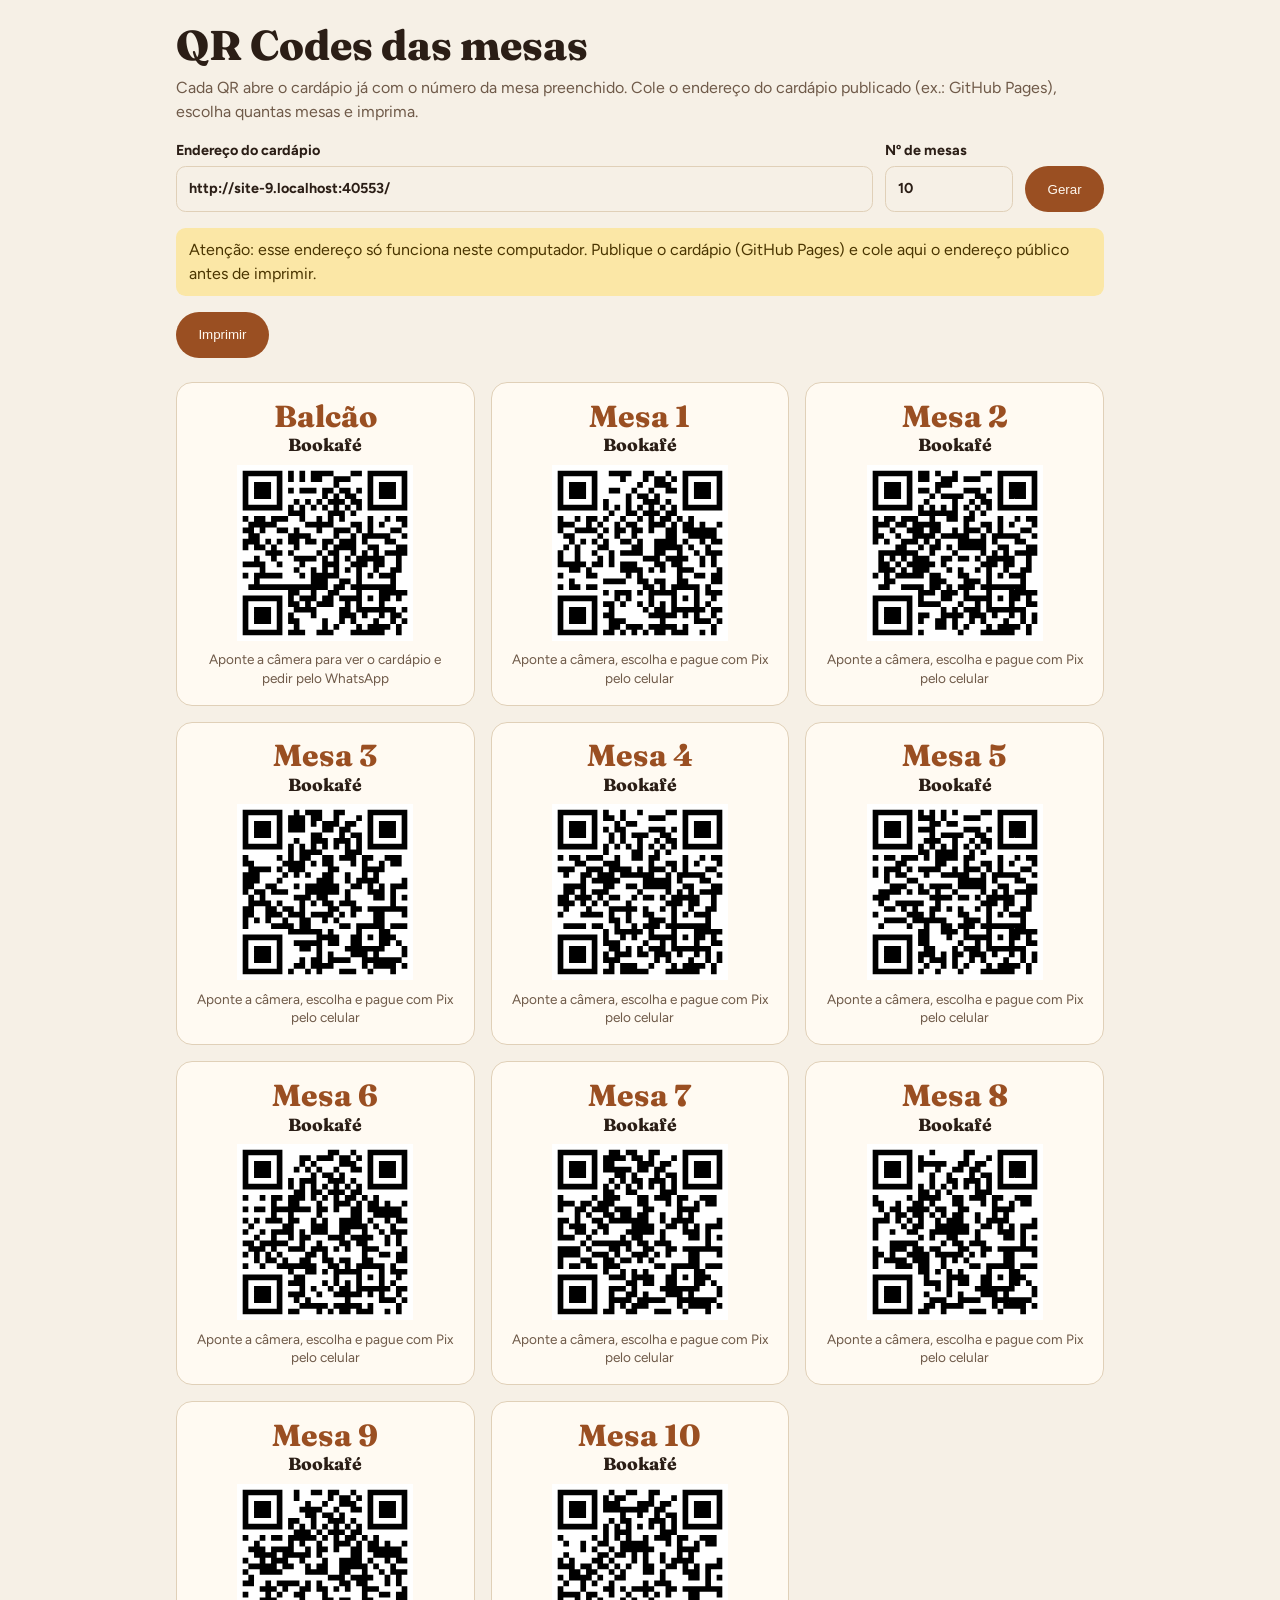
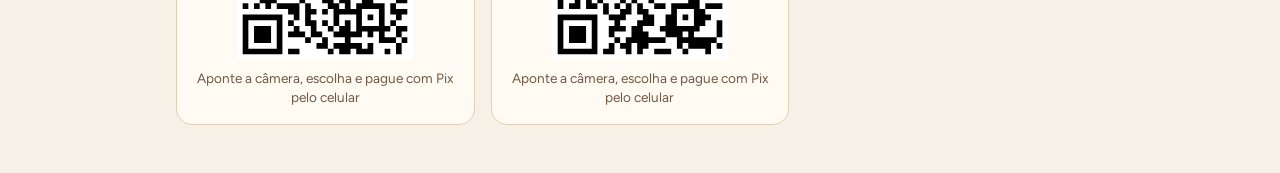
==== commit 83a5c6e4: "Mesas numeradas de 1 a 10, cada uma com seu QR Code - LOJA.mesas = 10: o cardápio só aceita mesas de" ====
--- a/qr-mesas.html
+++ b/qr-mesas.html
@@ -44,7 +44,7 @@
     <p>Cada QR abre o cardápio já com o número da mesa preenchido. Cole o endereço do cardápio publicado (ex.: GitHub Pages), escolha quantas mesas e imprima.</p>
     <form id="f">
       <label>Endereço do cardápio<input id="url" type="url" required placeholder="https://seu-usuario.github.io/bookafe/"></label>
-      <label>Nº de mesas<input id="qtd" type="number" min="1" max="60" value="6"></label>
+      <label>Nº de mesas<input id="qtd" type="number" min="1" max="60" value="10"></label>
       <button type="submit">Gerar</button>
     </form>
     <p class="warn" id="aviso" hidden></p>
@@ -57,7 +57,9 @@
 (function () {
   var $ = function (id) { return document.getElementById(id); };
   // sugere o endereço do cardápio a partir do endereço desta página
-  $("url").value = location.href.replace(/qr-mesas\.html.*$/, "");
+  // Endereço público do cardápio (GitHub Pages deste repositório).
+  var ENDERECO_PADRAO = "https://km097755-cpu.github.io/bookafe/";
+  $("url").value = /^https?:/.test(location.href) ? location.href.replace(/qr-mesas\.html.*$/, "") : ENDERECO_PADRAO;
 
   function qrSvg(texto, titulo) {
     var qr = qrcode(0, "M"); qr.addData(texto); qr.make();
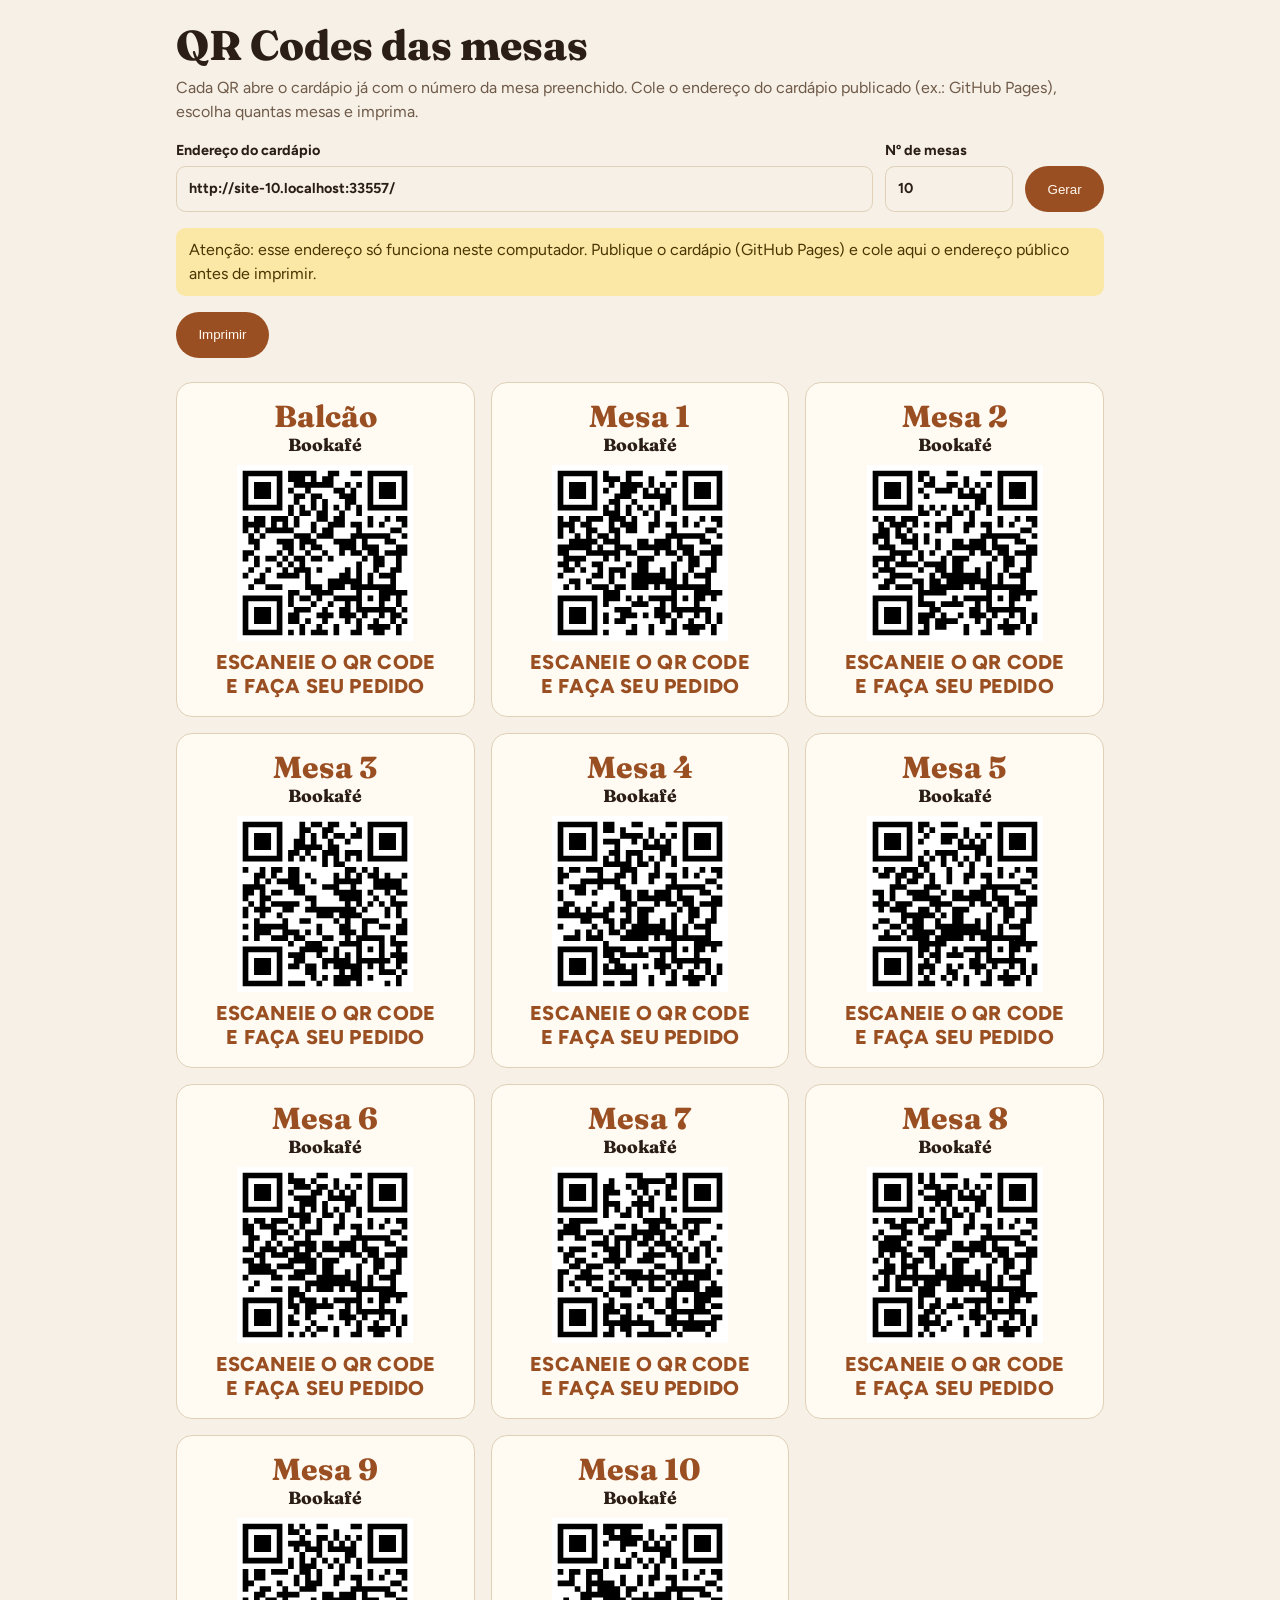
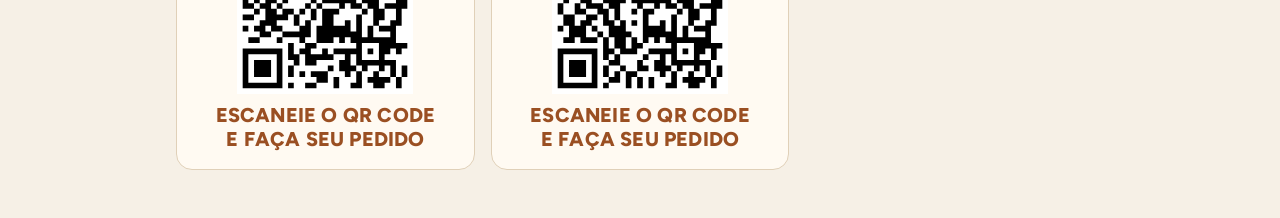
==== commit ad74b15b: "Legenda "ESCANEIE O QR CODE E FAÇA SEU PEDIDO" em cada QR das mesas - Legenda em destaque embaixo de" ====
--- a/qr-mesas.html
+++ b/qr-mesas.html
@@ -25,15 +25,18 @@
 .card .n { font: 800 1.9rem/1 "Fraunces", Georgia, serif; color: #9a4f22; }
 .card .brand { font: 800 1.1rem "Fraunces", Georgia, serif; margin-top: .2rem; }
 .card svg { display: block; width: 100%; max-width: 11rem; height: auto; margin: .6rem auto; }
-.card small { display: block; color: #6f5a49; font-size: .85rem; line-height: 1.35; }
+.card .legenda { display: block; margin-top: .2rem; color: #9a4f22; font: 800 1.25rem/1.2 "Figtree", system-ui, sans-serif; letter-spacing: .01em; text-transform: uppercase; text-wrap: balance; }
 @media (max-width: 640px) { form { grid-template-columns: minmax(0, 1fr); } }
 @media print {
   @page { size: A4; margin: 10mm; }
   body { background: #fff; }
   .wrap { padding: 0; max-width: none; }
   .no-print { display: none !important; }
-  .grid { grid-template-columns: repeat(2, 1fr); gap: 8mm; margin: 0; }
-  .card { border: 1px dashed #999; }
+  /* 6 cartões por folha: 2 colunas × 3 linhas de 86 mm */
+  .grid { grid-template-columns: repeat(2, 1fr); grid-auto-rows: 86mm; gap: 6mm 8mm; margin: 0; }
+  .card { display: flex; flex-direction: column; justify-content: center; padding: 4mm; border: 1px dashed #999; }
+  .card svg { max-width: 46mm; margin: 2mm auto; }
+  .card .legenda { font-size: 15pt; }
 }
 </style>
 </head>
@@ -65,8 +68,10 @@
     var qr = qrcode(0, "M"); qr.addData(texto); qr.make();
     return qr.createSvgTag({ cellSize: 4, margin: 4, scalable: true, title: titulo });
   }
-  function card(rotulo, link, legenda) {
-    return '<div class="card"><div class="n">' + rotulo + '</div><div class="brand">Bookafé</div>' + qrSvg(link, rotulo) + "<small>" + legenda + "</small></div>";
+  // Legenda impressa embaixo de cada QR Code (mesas e balcão).
+  var LEGENDA = "ESCANEIE O QR CODE E FAÇA SEU PEDIDO";
+  function card(rotulo, link) {
+    return '<div class="card"><div class="n">' + rotulo + '</div><div class="brand">Bookafé</div>' + qrSvg(link, rotulo) + '<strong class="legenda">' + LEGENDA + "</strong></div>";
   }
   function gerar() {
     var base = $("url").value.trim(), n = Math.max(1, Math.min(60, parseInt($("qtd").value, 10) || 1));
@@ -74,8 +79,8 @@
     $("aviso").hidden = !local;
     $("aviso").textContent = "Atenção: esse endereço só funciona neste computador. Publique o cardápio (GitHub Pages) e cole aqui o endereço público antes de imprimir.";
     var sep = base.indexOf("?") === -1 ? "?" : "&";
-    var html = card("Balcão", base, "Aponte a câmera para ver o cardápio e pedir pelo WhatsApp");
-    for (var i = 1; i <= n; i++) html += card("Mesa " + i, base + sep + "mesa=" + i, "Aponte a câmera, escolha e pague com Pix pelo celular");
+    var html = card("Balcão", base);
+    for (var i = 1; i <= n; i++) html += card("Mesa " + i, base + sep + "mesa=" + i);
     $("grid").innerHTML = html;
   }
   $("f").addEventListener("submit", function (e) { e.preventDefault(); gerar(); });
